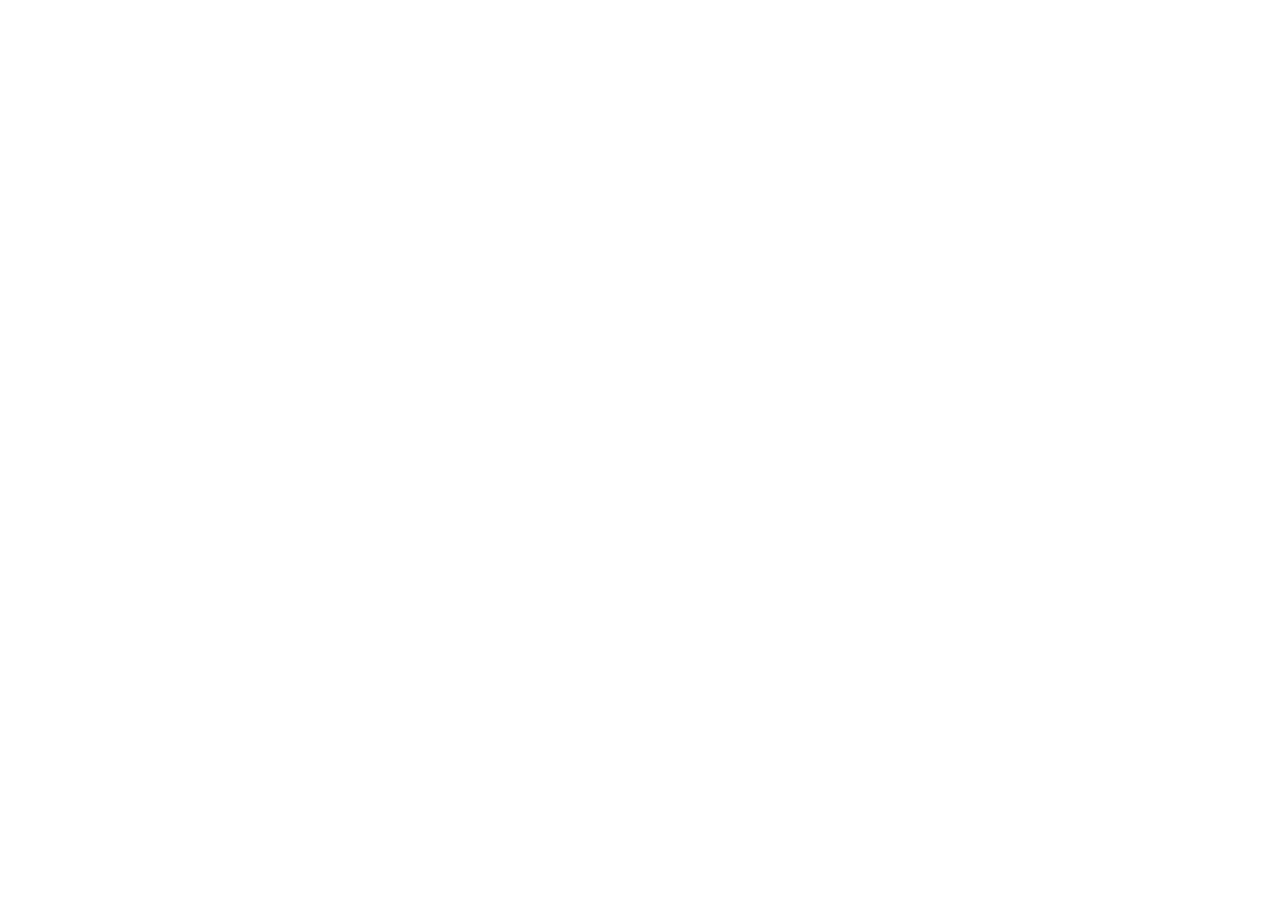
==== hw5/index.html @ baae493a "Merge cffbf3f7f64d751992b84a51853f1d4ab7fed156 into afb28a0c8ceef6a96334b0a6611ba756c7b6234a" ====
<!DOCTYPE html>
<html lang="en">
<head>
    <meta charset="UTF-8">
    <meta name="viewport" content="width=device-width, initial-scale=1.0">
    <title>Document</title>
</head>
<body>
    <script src="hw5.js"></script>
</body>
</html>
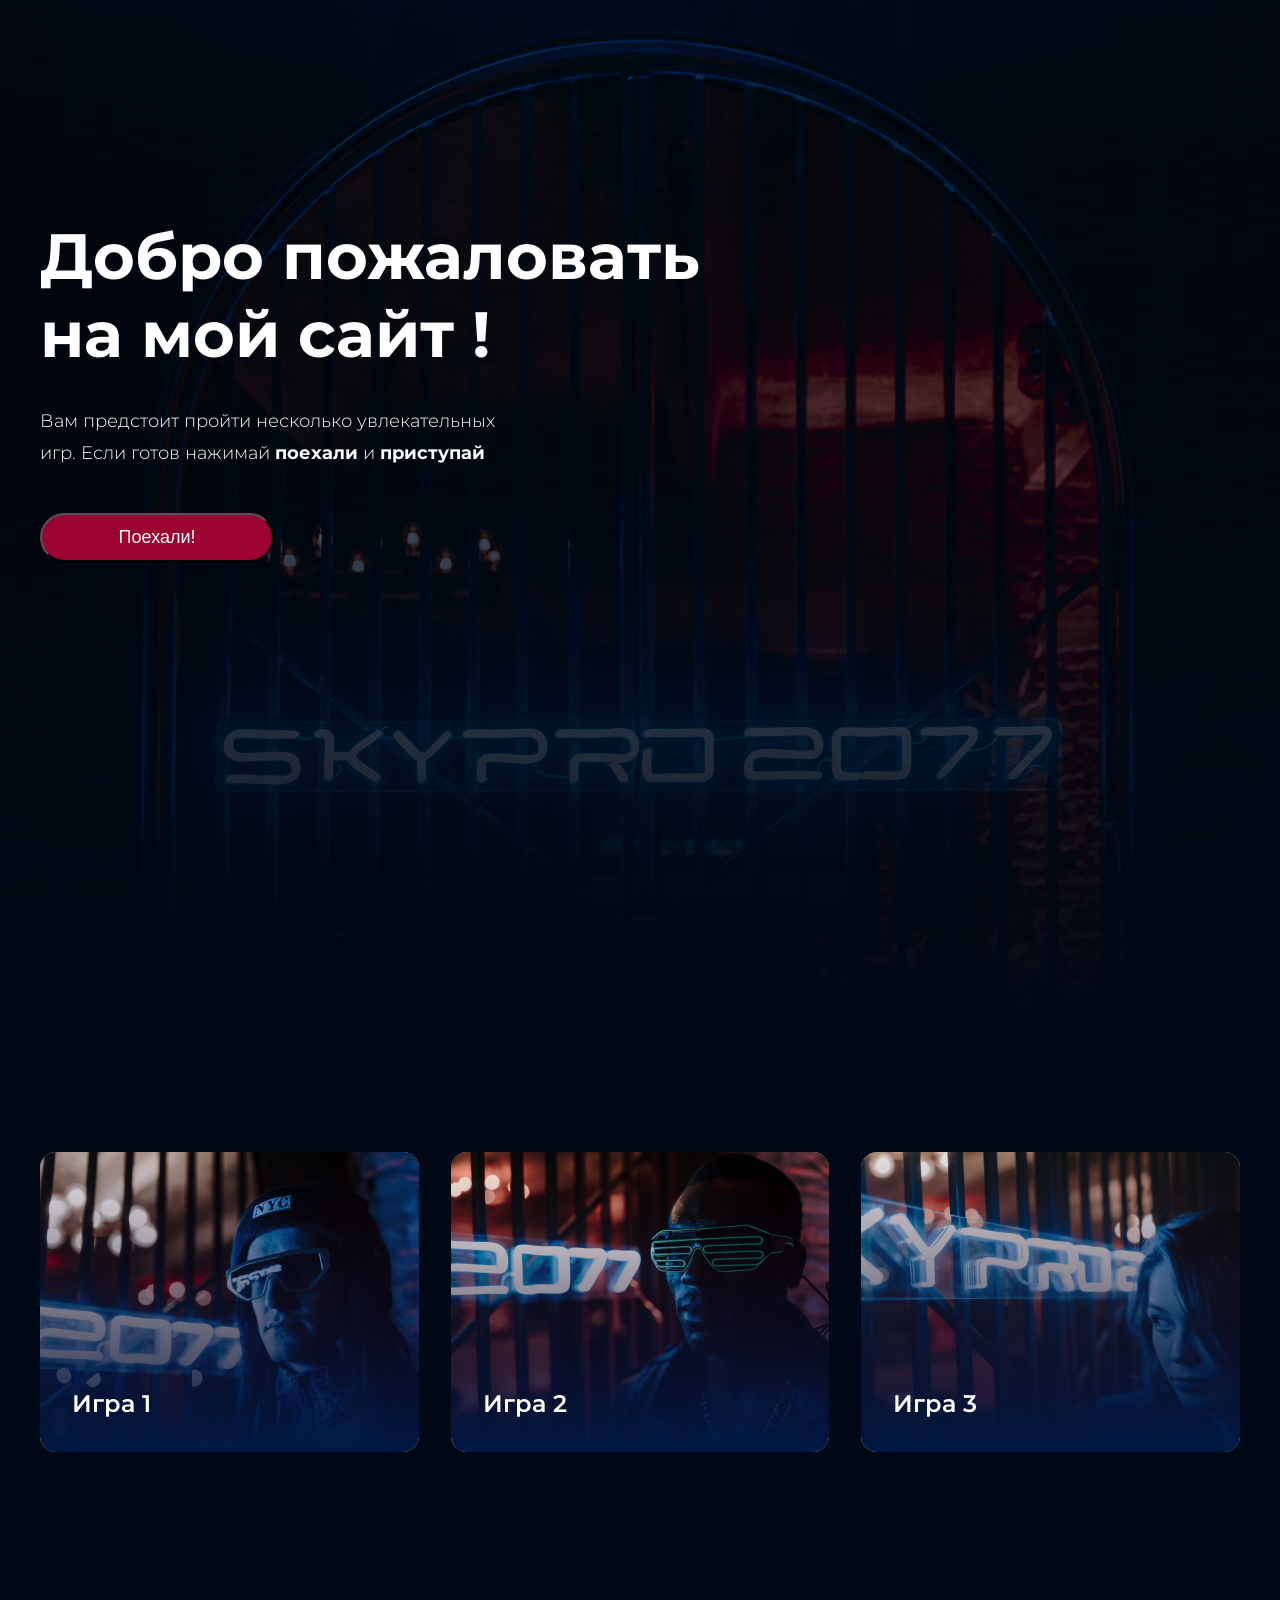
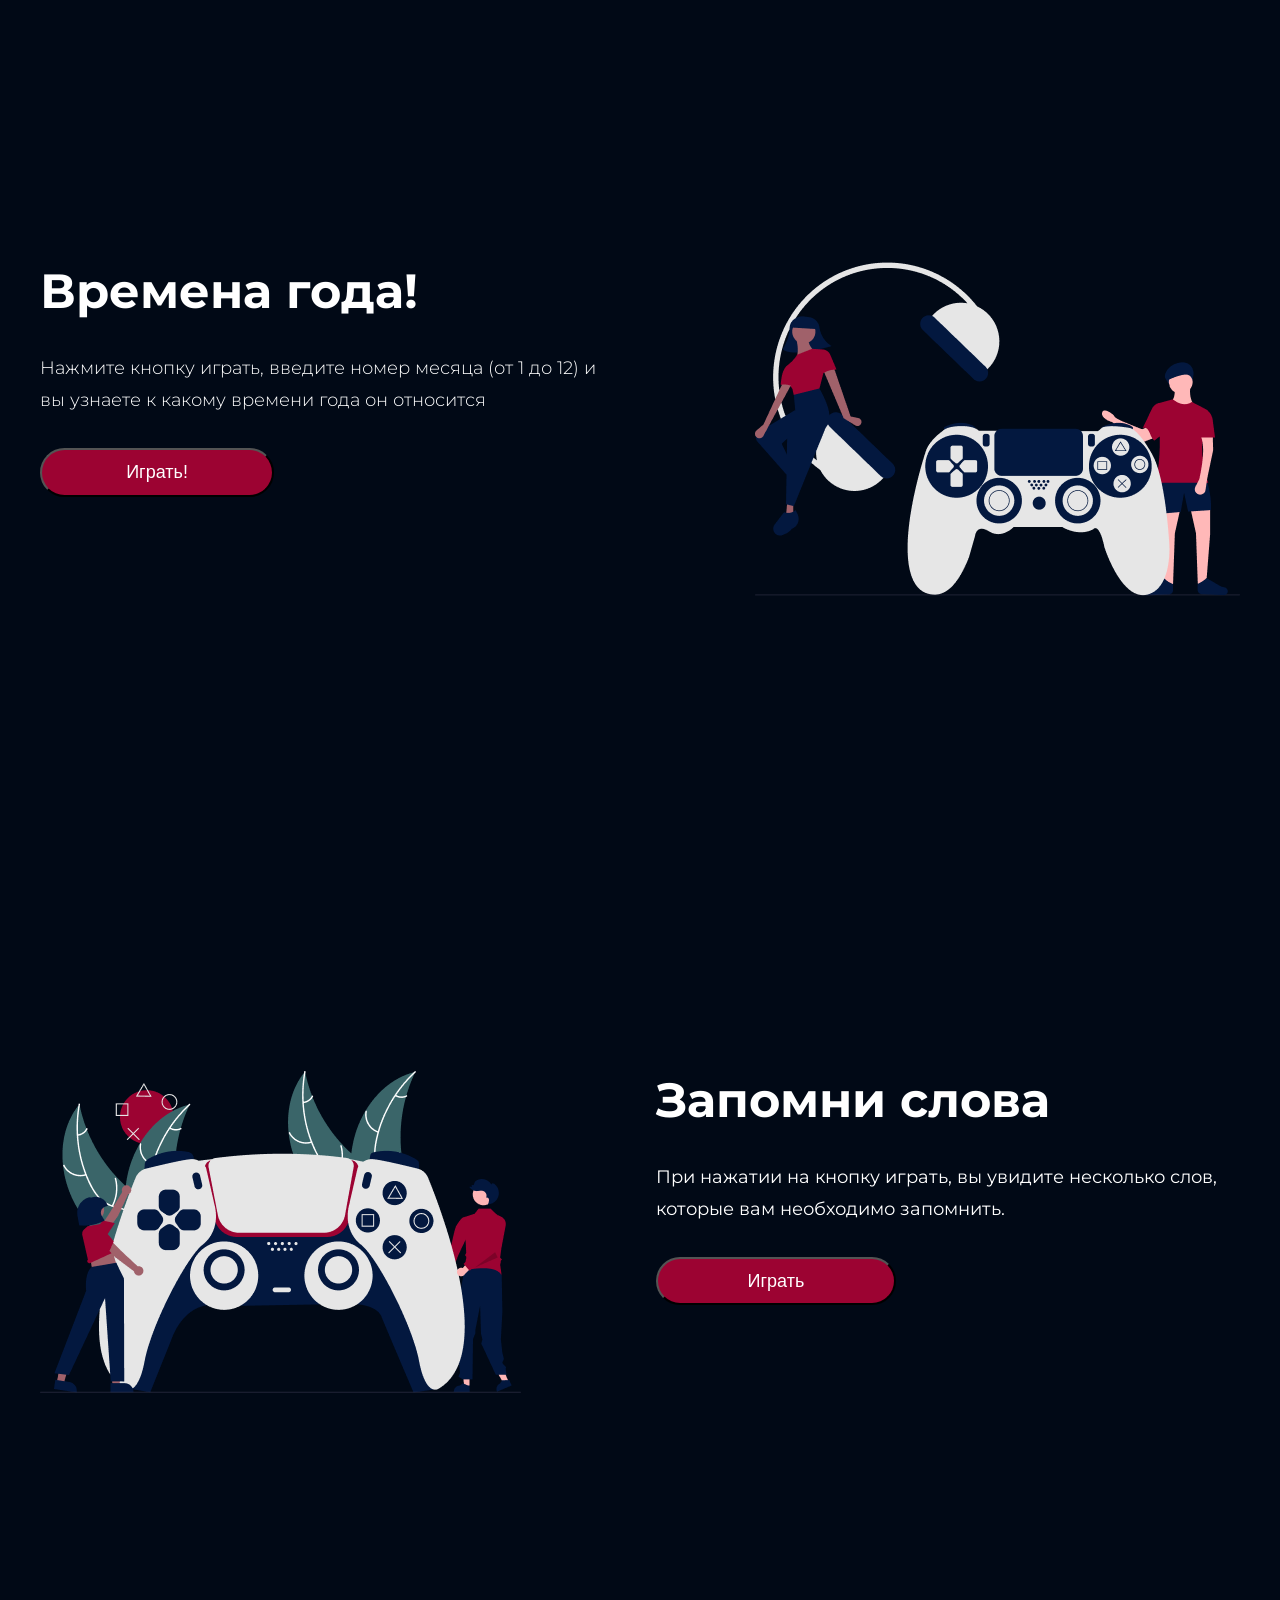
==== commit bf78619c: "Merge pull request #10 from NikaKhi/hw5 Hw5" ====
--- a/hw5/index.html
+++ b/hw5/index.html
@@ -1,11 +1,55 @@
 <!DOCTYPE html>
 <html lang="en">
+
 <head>
     <meta charset="UTF-8">
     <meta name="viewport" content="width=device-width, initial-scale=1.0">
     <title>Document</title>
+    <link rel="preconnect" href="https://fonts.googleapis.com">
+    <link rel="preconnect" href="https://fonts.gstatic.com" crossorigin>
+    <link href="https://fonts.googleapis.com/css2?family=Montserrat:wght@400;600;700&display=swap" rel="stylesheet">
+    <link rel="stylesheet" href="style.css">
 </head>
+
 <body>
+    <div class="top center">
+        <h1 class="top__title">Добро пожаловать <br> на мой сайт !</h1>
+        <p class="top__text">Вам предстоит пройти несколько увлекательных игр. Если готов нажимай
+            <strong>поехали</strong> и <strong>приступай</strong></p>
+        <button class="top__btn">Поехали!</button>
+    </div>
+    <div class="play center">
+        <a class="play__box game-1" href="#">
+            <div class="game">Игра 1</div>
+        </a>
+        <a class="play__box game-2" href="#">
+            <div class="game">Игра 2</div>
+        </a>
+        <a class="play__box game-3" href="#">
+            <div class="game">Игра 3</div>
+        </a>
+    </div>
+    <div class="game__one center">
+        <div class="game__one_info">
+            <h2 class="game__one_title">Времена года!</h2>
+            <p class="game__one_text">Нажмите кнопку играть, введите номер месяца (от 1 до 12) и вы узнаете к какому
+                времени года он относится</p>
+            <button onclick="alert(monthNumber())" ; class="game__one_btn">Играть!</button>
+        </div>
+        <div>
+            <img class="game__one_img" src="img/undraw_video_game_night_8h8m 1.png" alt="game__img">
+        </div>
+    </div>
+    <div class="game__two center">
+        <div class="game__two_info">
+            <h2 class="game__two_title">Запомни слова</h2>
+            <p class="game__two_text">При нажатии на кнопку играть, вы увидите несколько слов, которые вам необходимо
+                запомнить.</p>
+            <button onclick="gameWords();" class="game__two_btn">Играть</button>
+        </div>
+        <img class="game__two_img" src="img/undraw_gaming_re_cma2 1.png" alt="game__two">
+    </div>
     <script src="hw5.js"></script>
 </body>
-</html>+
+</html>
--- a/hw5/style.css
+++ b/hw5/style.css
@@ -0,0 +1,269 @@
+* {
+  margin: 0;
+  padding: 0;
+  box-sizing: border-box;
+}
+
+body {
+  font-family: "Montserrat";
+}
+
+.center {
+  padding-left: calc(50% - 600px);
+  padding-right: calc(50% - 600px);
+}
+
+.top {
+  height: 1024px;
+  background-image: url(img/top_background.jpg);
+  background-repeat: no-repeat;
+  background-position: center;
+  background-size: cover;
+}
+.top__title {
+  color: #FFF;
+  font-size: 64px;
+  font-weight: 700;
+  padding-top: 217px;
+  padding-bottom: 32px;
+  width: 789px;
+}
+.top__text {
+  color: #FFF;
+  font-size: 18px;
+  font-weight: 300;
+  line-height: 32px;
+  padding-bottom: 44px;
+  width: 481px;
+}
+.top__btn {
+  width: 234.063px;
+  height: 48.603px;
+  border-radius: 30px;
+  background: #9C0332;
+  outline: none;
+  color: #FFF;
+  font-size: 18px;
+  font-weight: 400;
+}
+.top__btn:hover {
+  background: #EB443F;
+  cursor: url(img/cursor.svg), pointer;
+}
+
+.play {
+  background-image: url(img/play_background.jpg);
+  height: 556px;
+  display: flex;
+  gap: 32px;
+  padding-top: 128px;
+  padding-bottom: 128px;
+}
+.play__box {
+  width: 379px;
+  height: 300px;
+  border-radius: 16px;
+  background: linear-gradient(180deg, rgba(39, 1, 15, 0) 0%, #001944 100%), url(<path-to-image>), lightgray 50%/cover no-repeat;
+  position: relative;
+}
+.play__box:hover {
+  outline: 3px solid #44D2FF;
+  cursor: url(img/cursor.svg), pointer;
+}
+
+.game {
+  position: absolute;
+  top: 236px;
+  left: 32px;
+  color: #FFF;
+  font-size: 24px;
+  font-weight: 600;
+  line-height: 32px;
+}
+.game-1 {
+  background-image: url(img/game1.jpg);
+}
+.game-2 {
+  background-image: url(img/game2.jpg);
+}
+.game-3 {
+  background-image: url(img/game3.jpg);
+}
+
+.game__one {
+  padding-top: 282px;
+  padding-bottom: 232px;
+  display: flex;
+  gap: 135px;
+  background-image: url(img/game_one_background.jpg);
+}
+.game__one_info {
+  display: flex;
+  flex-direction: column;
+  gap: 32px;
+}
+.game__one_title {
+  color: #FFF;
+  font-size: 48px;
+  font-weight: 700;
+}
+.game__one_text {
+  color: #FFF;
+  font-size: 18px;
+  font-weight: 300;
+  line-height: 32px;
+}
+.game__one_btn {
+  width: 234.063px;
+  height: 48.603px;
+  flex-shrink: 0;
+  border-radius: 30px;
+  background: #9C0332;
+  color: #FFF;
+  font-size: 18px;
+  font-weight: 400;
+}
+.game__one_btn:hover {
+  background: #EB443F;
+  cursor: url(img/cursor.svg), pointer;
+}
+
+.game__two {
+  padding-top: 239px;
+  padding-bottom: 239px;
+  display: flex;
+  gap: 135px;
+  background-image: url(img/game_two_background.jpg);
+  flex-direction: row-reverse;
+}
+.game__two_info {
+  display: flex;
+  flex-direction: column;
+  gap: 32px;
+}
+.game__two_title {
+  color: #FFF;
+  font-size: 48px;
+  font-weight: 700;
+}
+.game__two_text {
+  color: #FFF;
+  font-size: 18px;
+  font-weight: 400;
+  line-height: 32px;
+}
+.game__two_btn {
+  width: 240px;
+  height: 48px;
+
+  flex-shrink: 0;
+  border-radius: 30px;
+  background: #9C0332;
+  color: #FFF;
+  font-size: 18px;
+  font-weight: 400;
+}
+.game__two_btn:hover {
+  background: #EB443F;
+  cursor: url(img/cursor.svg), pointer;
+}
+
+@media (max-width: 1024px) {
+  .center {
+    padding-left: calc(50% - 393px);
+    padding-right: calc(50% - 393px);
+  }
+}
+@media (min-width: 768px) and (max-width: 833px) {
+  .center {
+    padding-left: 24px;
+    padding-right: 24px;
+  }
+}
+@media (max-width: 767px) {
+  .center {
+    padding-left: 16px;
+    padding-right: 16px;
+  }
+  .top {
+    display: flex;
+    flex-direction: column;
+    align-items: center;
+    height: 735px;
+  }
+  .top__title {
+    font-size: 32px;
+    font-weight: 700;
+    text-align: center;
+    width: 343px;
+    padding-top: 237px;
+  }
+  .top__text {
+    font-size: 14px;
+    font-weight: 300;
+    line-height: 22px;
+    width: 343px;
+    text-align: center;
+    padding-bottom: 32px;
+  }
+  .play {
+    display: flex;
+    flex-direction: column;
+    align-items: center;
+    height: 1221px;
+  }
+  .play__box {
+    width: 343px;
+    height: 300px;
+  }
+  .game__one {
+    padding-top: 51px;
+    padding-bottom: 85px;
+    display: flex;
+    flex-direction: column;
+    gap: 64px;
+    align-items: center;
+  }
+  .game__one_title {
+    text-align: center;
+    font-size: 32px;
+  }
+  .game__one_text {
+    text-align: center;
+    font-size: 14px;
+    line-height: 22px;
+  }
+  .game__one_info {
+    align-items: center;
+  }
+  .game__one_img {
+    width: 344px;
+    height: 236px;
+    flex-shrink: 0;
+  }
+  .game__two {
+    padding-top: 51px;
+    padding-bottom: 90px;
+    display: flex;
+    flex-direction: column;
+    gap: 64px;
+    align-items: center;
+  }
+  .game__two_title {
+    text-align: center;
+    font-size: 32px;
+  }
+  .game__two_text {
+    text-align: center;
+    font-size: 14px;
+    line-height: 22px;
+  }
+  .game__two_info {
+    align-items: center;
+  }
+  .game__two_img {
+    width: 344px;
+    height: 231px;
+    flex-shrink: 0;
+  }
+}/*# sourceMappingURL=style.css.map */
